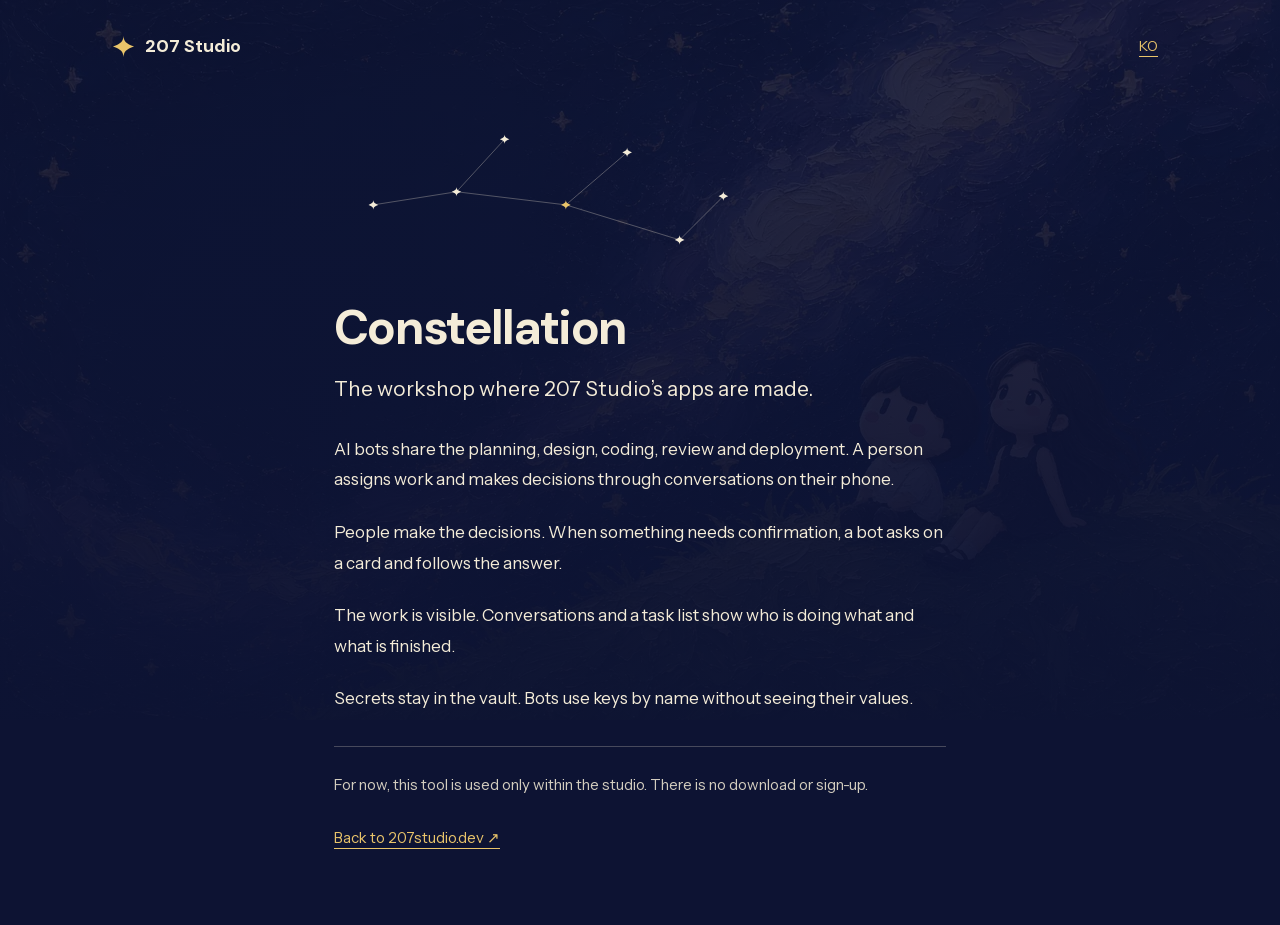
==== index.html @ 6073c7ca "Build static bilingual Constellation introduction" ====
<!doctype html>
<html lang="en"><head><meta charset="utf-8"><meta name="viewport" content="width=device-width,initial-scale=1"><title>Constellation — 207 Studio</title><meta name="description" content="The workshop where 207 Studio’s apps are made."><meta name="theme-color" content="#0d1333"><link rel="canonical" href="https://constellation.207studio.dev/"><link rel="alternate" hreflang="en" href="https://constellation.207studio.dev/"><link rel="alternate" hreflang="ko" href="https://constellation.207studio.dev/ko/"><link rel="alternate" hreflang="x-default" href="https://constellation.207studio.dev/"><meta property="og:title" content="Constellation — 207 Studio"><meta property="og:description" content="The workshop where 207 Studio’s apps are made."><meta property="og:type" content="website"><meta property="og:url" content="https://constellation.207studio.dev/"><link rel="icon" href="/assets/star.svg" type="image/svg+xml"><link rel="stylesheet" href="/assets/style.css"></head><body>
<header><span class="brand"><svg viewBox="0 0 24 24" aria-hidden="true"><path d="M12 1c.4 5.6 2.6 8 11 11-8.4 3-10.6 5.4-11 11-.4-5.6-2.6-8-11-11 8.4-3 10.6-5.4 11-11z"/></svg>207 Studio</span><a lang="ko" hreflang="ko" href="/ko/">KO</a></header>
<main><svg class="constellation" viewBox="0 0 480 180" aria-hidden="true"><path class="threads" d="M45 105 140 90 195 30M140 90 265 105 335 45M265 105 395 145 445 95"/><g transform="translate(39 99) scale(.5)"><path d="M12 1c.4 5.6 2.6 8 11 11-8.4 3-10.6 5.4-11 11-.4-5.6-2.6-8-11-11 8.4-3 10.6-5.4 11-11z"/></g><g transform="translate(134 84) scale(.5)"><path d="M12 1c.4 5.6 2.6 8 11 11-8.4 3-10.6 5.4-11 11-.4-5.6-2.6-8-11-11 8.4-3 10.6-5.4 11-11z"/></g><g transform="translate(189 24) scale(.5)"><path d="M12 1c.4 5.6 2.6 8 11 11-8.4 3-10.6 5.4-11 11-.4-5.6-2.6-8-11-11 8.4-3 10.6-5.4 11-11z"/></g><g transform="translate(259 99) scale(.5)" class="gold"><path d="M12 1c.4 5.6 2.6 8 11 11-8.4 3-10.6 5.4-11 11-.4-5.6-2.6-8-11-11 8.4-3 10.6-5.4 11-11z"/></g><g transform="translate(329 39) scale(.5)"><path d="M12 1c.4 5.6 2.6 8 11 11-8.4 3-10.6 5.4-11 11-.4-5.6-2.6-8-11-11 8.4-3 10.6-5.4 11-11z"/></g><g transform="translate(389 139) scale(.5)"><path d="M12 1c.4 5.6 2.6 8 11 11-8.4 3-10.6 5.4-11 11-.4-5.6-2.6-8-11-11 8.4-3 10.6-5.4 11-11z"/></g><g transform="translate(439 89) scale(.5)"><path d="M12 1c.4 5.6 2.6 8 11 11-8.4 3-10.6 5.4-11 11-.4-5.6-2.6-8-11-11 8.4-3 10.6-5.4 11-11z"/></g></svg><h1>Constellation</h1><p class="lead">The workshop where 207 Studio’s apps are made.</p><div class="copy"><p>AI bots share the planning, design, coding, review and deployment. A person assigns work and makes decisions through conversations on their phone.</p><p>People make the decisions. When something needs confirmation, a bot asks on a card and follows the answer.</p><p>The work is visible. Conversations and a task list show who is doing what and what is finished.</p><p>Secrets stay in the vault. Bots use keys by name without seeing their values.</p></div><p class="status">For now, this tool is used only within the studio. There is no download or sign-up.</p><a class="back" href="https://207studio.dev/">Back to 207studio.dev <span aria-hidden="true">↗</span></a></main></body></html>
---- assets/style.css ----
@font-face{font-family:'DM Sans';src:url('fonts/dm-sans-700-latin.woff2') format('woff2');font-weight:700;font-display:swap}
@font-face{font-family:'Instrument Sans';src:url('fonts/instrument-sans-latin.woff2') format('woff2');font-weight:400 700;font-display:swap}
*{box-sizing:border-box}html{color-scheme:dark;background:#0d1333}body{margin:0;color:#f4ecd8;font-family:'Instrument Sans','Apple SD Gothic Neo','Malgun Gothic',sans-serif;font-size:17px;line-height:1.8;background:linear-gradient(#0d1333dd,#0d1333f5 600px),url('sky.webp') center top/1280px auto no-repeat;min-height:100vh}header{max-width:1120px;margin:auto;padding:28px 32px;display:flex;align-items:center;justify-content:space-between}.brand{display:flex;align-items:center;gap:10px;font-family:'DM Sans',sans-serif;font-weight:700;font-size:18px}.brand svg{width:23px;height:23px;fill:#e9c46a}a{color:#e9c46a;text-underline-offset:5px;text-decoration-thickness:1px}header a{padding:6px 10px;font-size:14px}a:hover{text-decoration-thickness:2px}a:focus-visible{outline:2px solid #e9c46a;outline-offset:5px;border-radius:2px}main{max-width:660px;margin:20px auto 0;padding:0 24px 72px}.constellation{display:block;width:min(100%,420px);height:auto;margin:0 0 28px;fill:#f4ecd8}.threads{fill:none;stroke:#f4ecd8;stroke-opacity:.35;stroke-width:1}.gold{fill:#e9c46a}h1{font-family:'DM Sans','Apple SD Gothic Neo','Malgun Gothic',sans-serif;font-size:clamp(36px,6vw,48px);line-height:1.2;letter-spacing:-.035em;margin:0 0 16px}.lead{font-size:21px;line-height:1.6;margin:0 0 28px}.copy p{margin:0 0 22px}.status{border-top:1px solid #f4ecd840;margin:32px 0 24px;padding-top:24px;font-size:15px;color:#d3cdbf}.back{font-size:15px}html[lang=ko] main{word-break:keep-all;overflow-wrap:break-word}@media(max-width:480px){header{padding:20px 24px}main{margin-top:12px}.constellation{margin-bottom:24px}.lead{font-size:20px}}
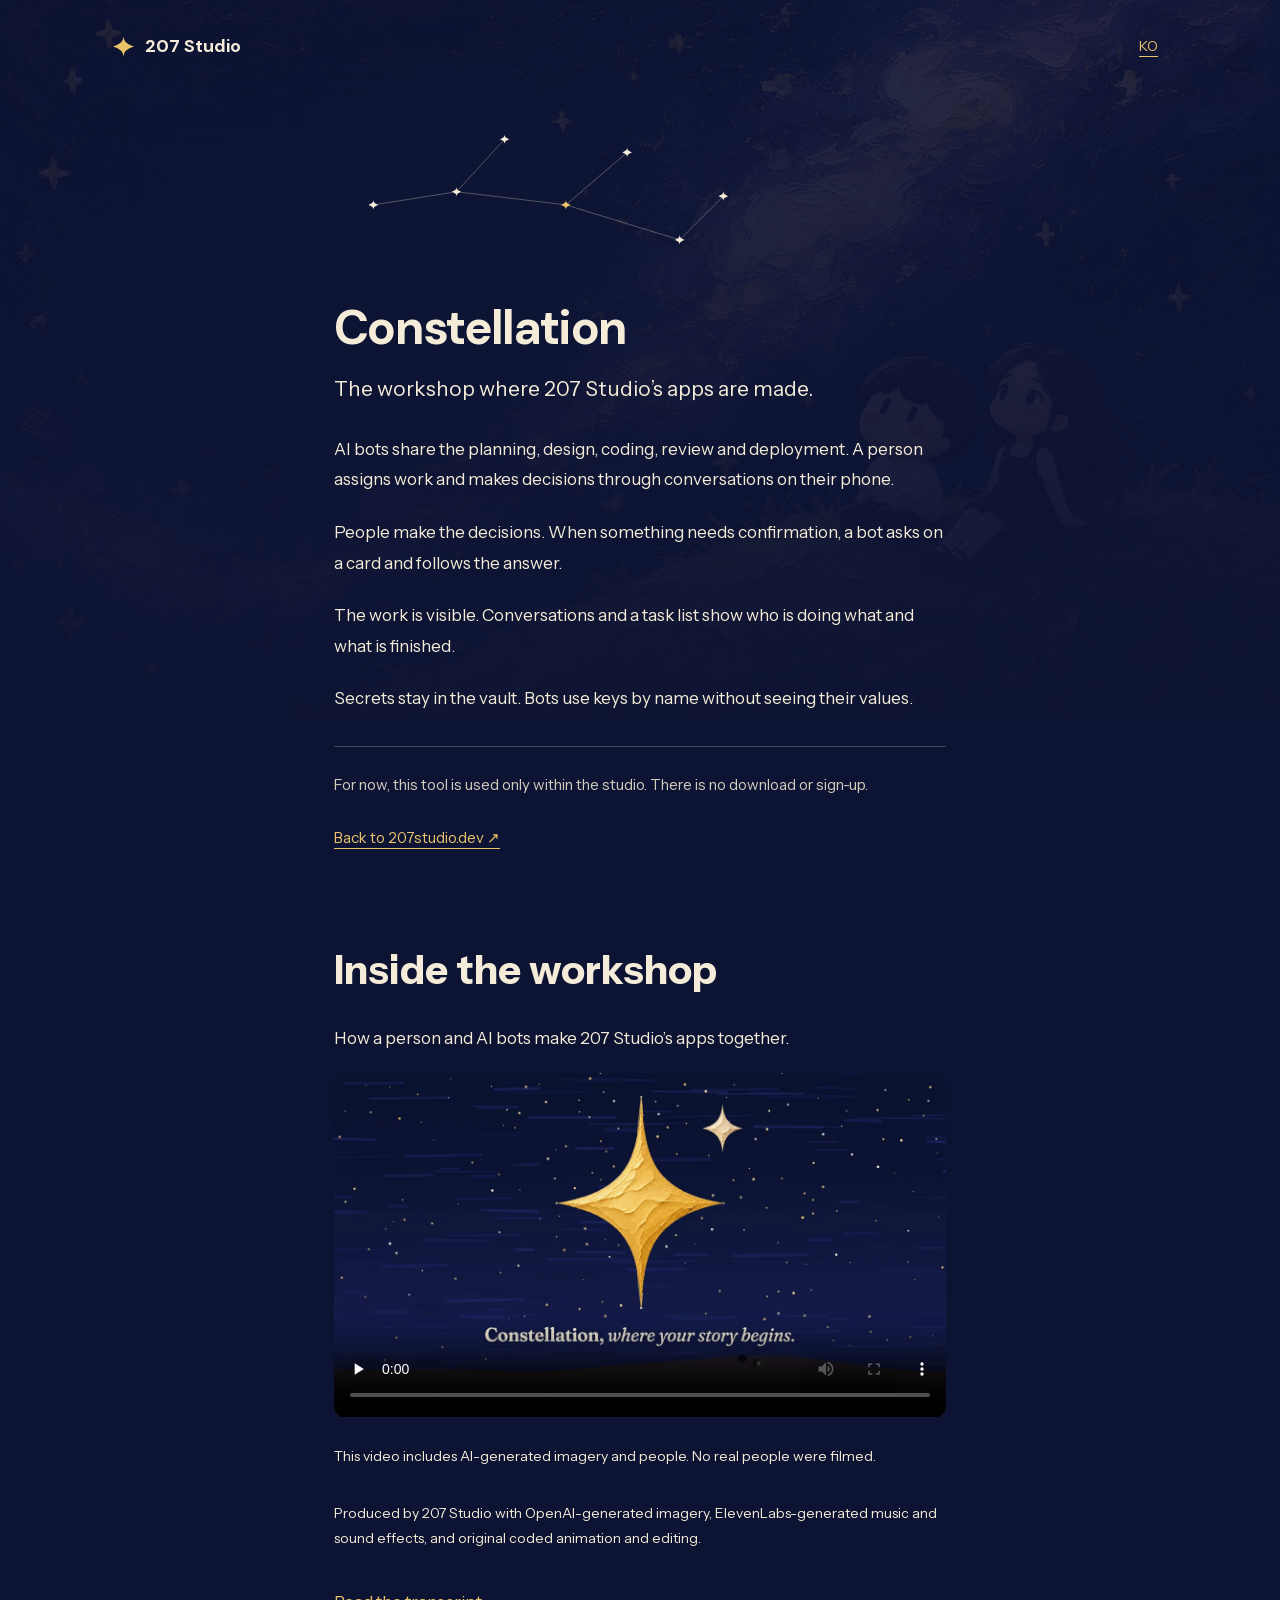
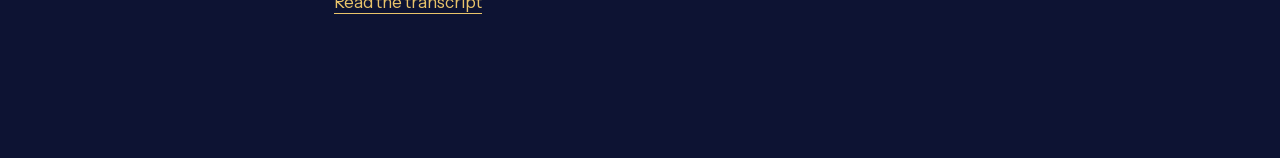
==== commit adedbec4: "Add owner-authorized bilingual ad with captions and AI credit" ====
--- a/index.html
+++ b/index.html
@@ -1,4 +1,5 @@
 <!doctype html>
-<html lang="en"><head><meta charset="utf-8"><meta name="viewport" content="width=device-width,initial-scale=1"><title>Constellation — 207 Studio</title><meta name="description" content="The workshop where 207 Studio’s apps are made."><meta name="theme-color" content="#0d1333"><link rel="canonical" href="https://constellation.207studio.dev/"><link rel="alternate" hreflang="en" href="https://constellation.207studio.dev/"><link rel="alternate" hreflang="ko" href="https://constellation.207studio.dev/ko/"><link rel="alternate" hreflang="x-default" href="https://constellation.207studio.dev/"><meta property="og:title" content="Constellation — 207 Studio"><meta property="og:description" content="The workshop where 207 Studio’s apps are made."><meta property="og:type" content="website"><meta property="og:url" content="https://constellation.207studio.dev/"><link rel="icon" href="/assets/star.svg" type="image/svg+xml"><link rel="stylesheet" href="/assets/style.css"></head><body>
+<html lang="en"><head><meta charset="utf-8"><meta name="viewport" content="width=device-width,initial-scale=1"><title>Constellation — 207 Studio</title><meta name="description" content="The workshop where 207 Studio’s apps are made."><meta name="theme-color" content="#0d1333"><link rel="canonical" href="https://constellation.207studio.dev/"><link rel="alternate" hreflang="en" href="https://constellation.207studio.dev/"><link rel="alternate" hreflang="ko" href="https://constellation.207studio.dev/ko/"><link rel="alternate" hreflang="x-default" href="https://constellation.207studio.dev/"><meta property="og:title" content="Constellation — 207 Studio"><meta property="og:description" content="The workshop where 207 Studio’s apps are made."><meta property="og:type" content="website"><meta property="og:url" content="https://constellation.207studio.dev/"><link rel="icon" href="/assets/star.svg" type="image/svg+xml"><link rel="stylesheet" href="/assets/style.css"><link rel="stylesheet" href="/assets/constellation-video.css"></head><body>
 <header><span class="brand"><svg viewBox="0 0 24 24" aria-hidden="true"><path d="M12 1c.4 5.6 2.6 8 11 11-8.4 3-10.6 5.4-11 11-.4-5.6-2.6-8-11-11 8.4-3 10.6-5.4 11-11z"/></svg>207 Studio</span><a lang="ko" hreflang="ko" href="/ko/">KO</a></header>
-<main><svg class="constellation" viewBox="0 0 480 180" aria-hidden="true"><path class="threads" d="M45 105 140 90 195 30M140 90 265 105 335 45M265 105 395 145 445 95"/><g transform="translate(39 99) scale(.5)"><path d="M12 1c.4 5.6 2.6 8 11 11-8.4 3-10.6 5.4-11 11-.4-5.6-2.6-8-11-11 8.4-3 10.6-5.4 11-11z"/></g><g transform="translate(134 84) scale(.5)"><path d="M12 1c.4 5.6 2.6 8 11 11-8.4 3-10.6 5.4-11 11-.4-5.6-2.6-8-11-11 8.4-3 10.6-5.4 11-11z"/></g><g transform="translate(189 24) scale(.5)"><path d="M12 1c.4 5.6 2.6 8 11 11-8.4 3-10.6 5.4-11 11-.4-5.6-2.6-8-11-11 8.4-3 10.6-5.4 11-11z"/></g><g transform="translate(259 99) scale(.5)" class="gold"><path d="M12 1c.4 5.6 2.6 8 11 11-8.4 3-10.6 5.4-11 11-.4-5.6-2.6-8-11-11 8.4-3 10.6-5.4 11-11z"/></g><g transform="translate(329 39) scale(.5)"><path d="M12 1c.4 5.6 2.6 8 11 11-8.4 3-10.6 5.4-11 11-.4-5.6-2.6-8-11-11 8.4-3 10.6-5.4 11-11z"/></g><g transform="translate(389 139) scale(.5)"><path d="M12 1c.4 5.6 2.6 8 11 11-8.4 3-10.6 5.4-11 11-.4-5.6-2.6-8-11-11 8.4-3 10.6-5.4 11-11z"/></g><g transform="translate(439 89) scale(.5)"><path d="M12 1c.4 5.6 2.6 8 11 11-8.4 3-10.6 5.4-11 11-.4-5.6-2.6-8-11-11 8.4-3 10.6-5.4 11-11z"/></g></svg><h1>Constellation</h1><p class="lead">The workshop where 207 Studio’s apps are made.</p><div class="copy"><p>AI bots share the planning, design, coding, review and deployment. A person assigns work and makes decisions through conversations on their phone.</p><p>People make the decisions. When something needs confirmation, a bot asks on a card and follows the answer.</p><p>The work is visible. Conversations and a task list show who is doing what and what is finished.</p><p>Secrets stay in the vault. Bots use keys by name without seeing their values.</p></div><p class="status">For now, this tool is used only within the studio. There is no download or sign-up.</p><a class="back" href="https://207studio.dev/">Back to 207studio.dev <span aria-hidden="true">↗</span></a></main></body></html>+<main><svg class="constellation" viewBox="0 0 480 180" aria-hidden="true"><path class="threads" d="M45 105 140 90 195 30M140 90 265 105 335 45M265 105 395 145 445 95"/><g transform="translate(39 99) scale(.5)"><path d="M12 1c.4 5.6 2.6 8 11 11-8.4 3-10.6 5.4-11 11-.4-5.6-2.6-8-11-11 8.4-3 10.6-5.4 11-11z"/></g><g transform="translate(134 84) scale(.5)"><path d="M12 1c.4 5.6 2.6 8 11 11-8.4 3-10.6 5.4-11 11-.4-5.6-2.6-8-11-11 8.4-3 10.6-5.4 11-11z"/></g><g transform="translate(189 24) scale(.5)"><path d="M12 1c.4 5.6 2.6 8 11 11-8.4 3-10.6 5.4-11 11-.4-5.6-2.6-8-11-11 8.4-3 10.6-5.4 11-11z"/></g><g transform="translate(259 99) scale(.5)" class="gold"><path d="M12 1c.4 5.6 2.6 8 11 11-8.4 3-10.6 5.4-11 11-.4-5.6-2.6-8-11-11 8.4-3 10.6-5.4 11-11z"/></g><g transform="translate(329 39) scale(.5)"><path d="M12 1c.4 5.6 2.6 8 11 11-8.4 3-10.6 5.4-11 11-.4-5.6-2.6-8-11-11 8.4-3 10.6-5.4 11-11z"/></g><g transform="translate(389 139) scale(.5)"><path d="M12 1c.4 5.6 2.6 8 11 11-8.4 3-10.6 5.4-11 11-.4-5.6-2.6-8-11-11 8.4-3 10.6-5.4 11-11z"/></g><g transform="translate(439 89) scale(.5)"><path d="M12 1c.4 5.6 2.6 8 11 11-8.4 3-10.6 5.4-11 11-.4-5.6-2.6-8-11-11 8.4-3 10.6-5.4 11-11z"/></g></svg><h1>Constellation</h1><p class="lead">The workshop where 207 Studio’s apps are made.</p><div class="copy"><p>AI bots share the planning, design, coding, review and deployment. A person assigns work and makes decisions through conversations on their phone.</p><p>People make the decisions. When something needs confirmation, a bot asks on a card and follows the answer.</p><p>The work is visible. Conversations and a task list show who is doing what and what is finished.</p><p>Secrets stay in the vault. Bots use keys by name without seeing their values.</p></div><p class="status">For now, this tool is used only within the studio. There is no download or sign-up.</p><a class="back" href="https://207studio.dev/">Back to 207studio.dev <span aria-hidden="true">↗</span></a><!-- constellation-video:start --><section class="constellation-video wrap" aria-labelledby="constellation-video-title"><h2 id="constellation-video-title">Inside the workshop</h2><p>How a person and AI bots make 207 Studio’s apps together.</p><video controls playsinline preload="none" width="1280" height="720" poster="/assets/constellation/poster-en.webp"><source src="/assets/constellation/constellation-v0.7.2-en-720p.mp4" type="video/mp4"><track kind="captions" src="/assets/constellation/captions-ko.vtt" srclang="ko" label="한국어"><track kind="captions" src="/assets/constellation/captions-en.vtt" srclang="en" label="English" default></video><p class="constellation-video-label">This video includes AI-generated imagery and people. No real people were filmed.</p><p class="constellation-video-label">Produced by 207 Studio with OpenAI-generated imagery, ElevenLabs-generated music and sound effects, and original coded animation and editing.</p><p class="constellation-video-links"><a href="/assets/constellation/transcript-en.txt">Read the transcript</a> </p></section><!-- constellation-video:end -->
+</main></body></html>
--- a/assets/constellation-video.css
+++ b/assets/constellation-video.css
@@ -0,0 +1,2 @@
+.constellation-video{padding-block:48px;border-top:1px solid var(--line)}.constellation-video h2{font-family:var(--font-display);font-size:clamp(28px,4vw,40px);margin-bottom:12px}.constellation-video p{max-width:720px;margin-bottom:20px}.constellation-video video,.constellation-video-placeholder{display:block;width:100%;max-width:720px;height:auto;aspect-ratio:16/9;background:var(--night-2,#141a45);border:1px solid var(--line);border-radius:12px}.constellation-video-placeholder{display:grid;place-items:center;color:var(--ink);padding:24px;text-align:center}.constellation-video-links{display:flex;flex-wrap:wrap;gap:20px;padding-top:16px}.constellation-video a:focus-visible{outline:2px solid var(--gold);outline-offset:4px}
+.constellation-video-label{font-size:14px;color:var(--ink);padding-top:12px}.constellation-video-preview{color:var(--gold,#e9c46a);font-size:14px}html[lang=ko] .constellation-video{word-break:keep-all;overflow-wrap:break-word}
